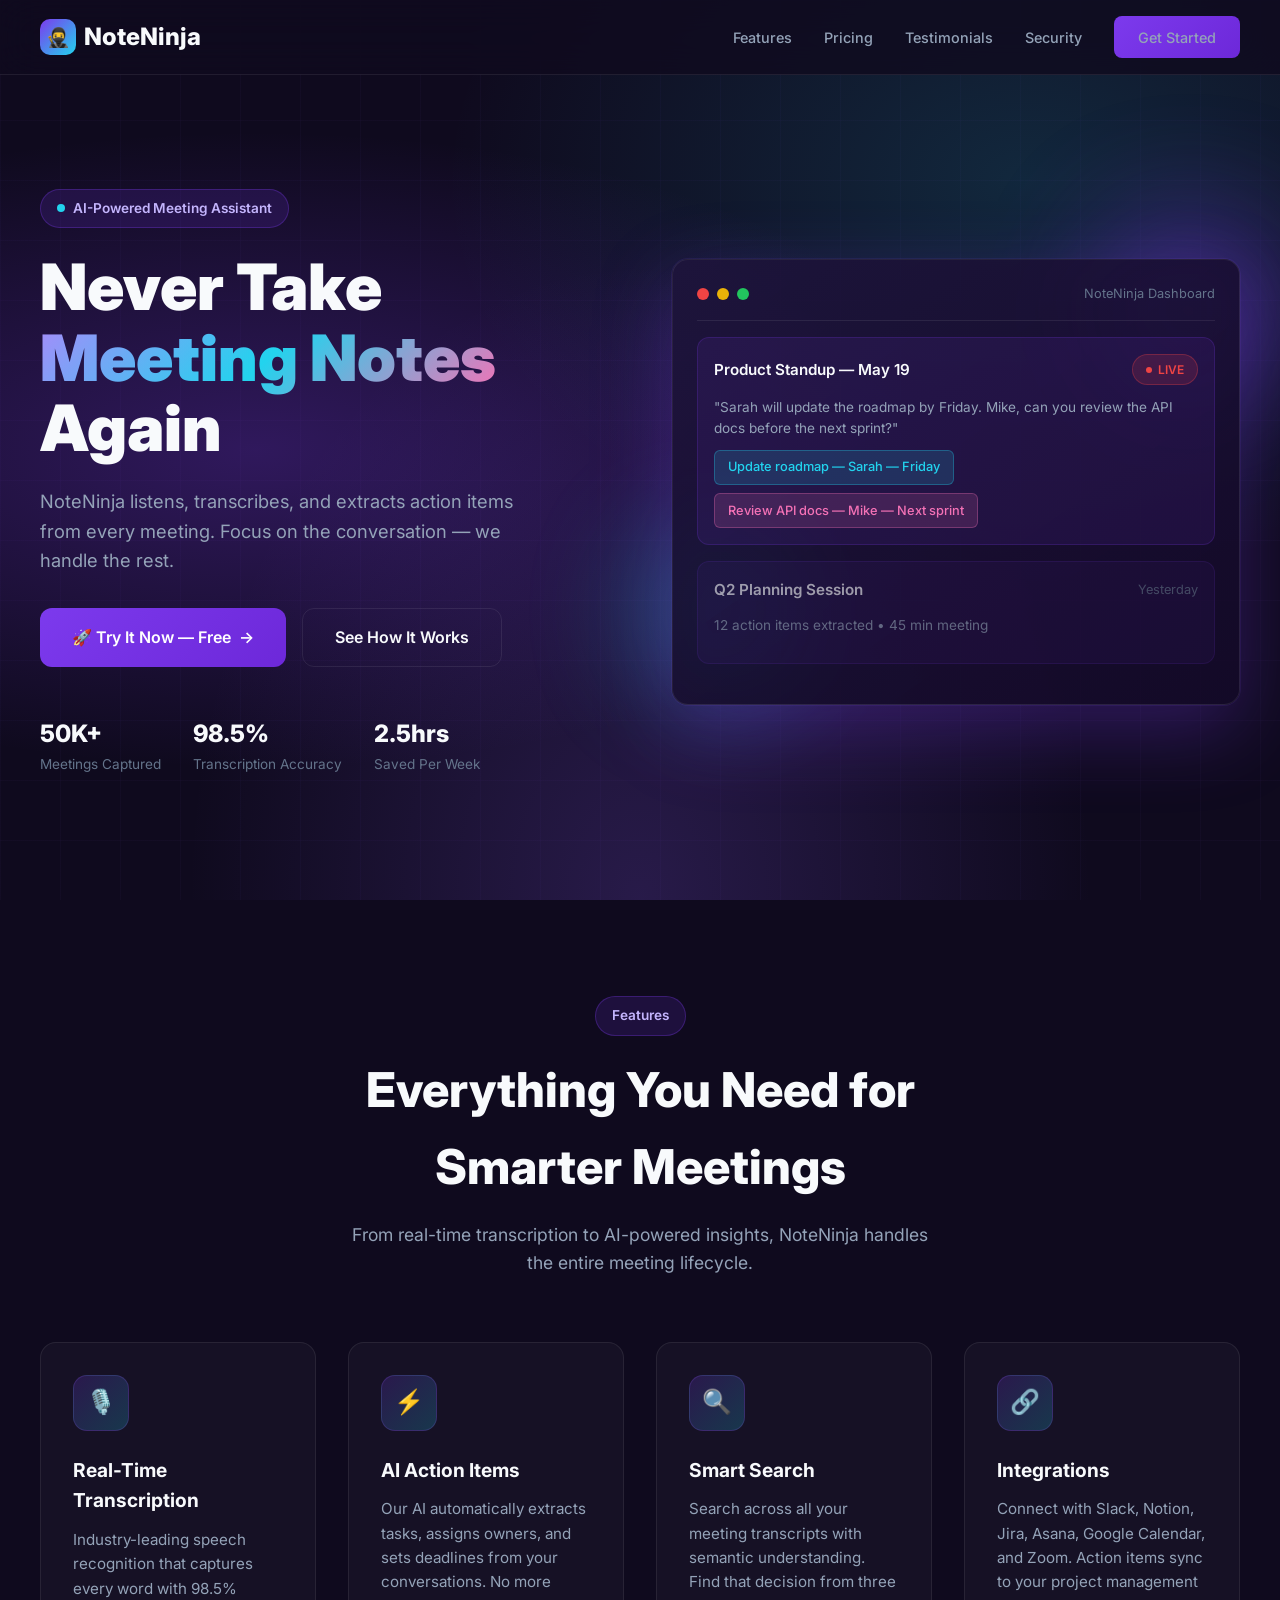
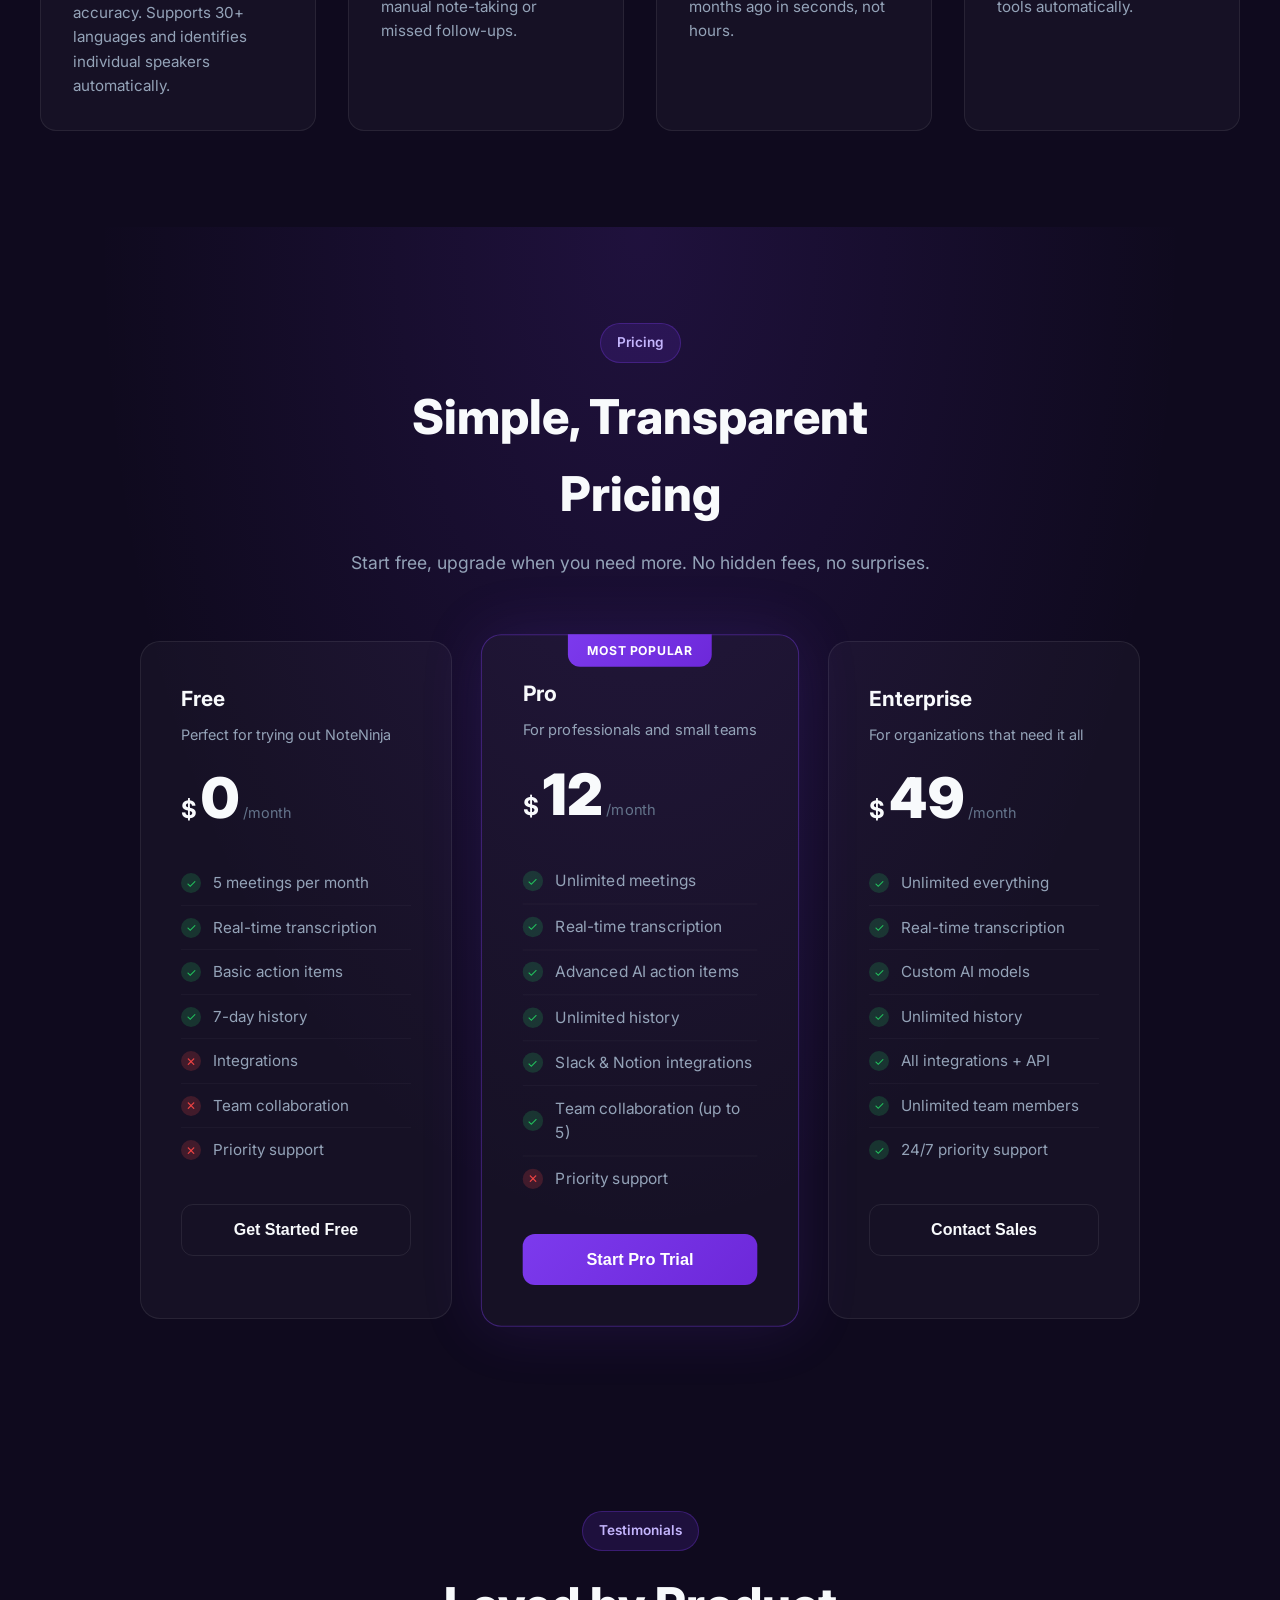
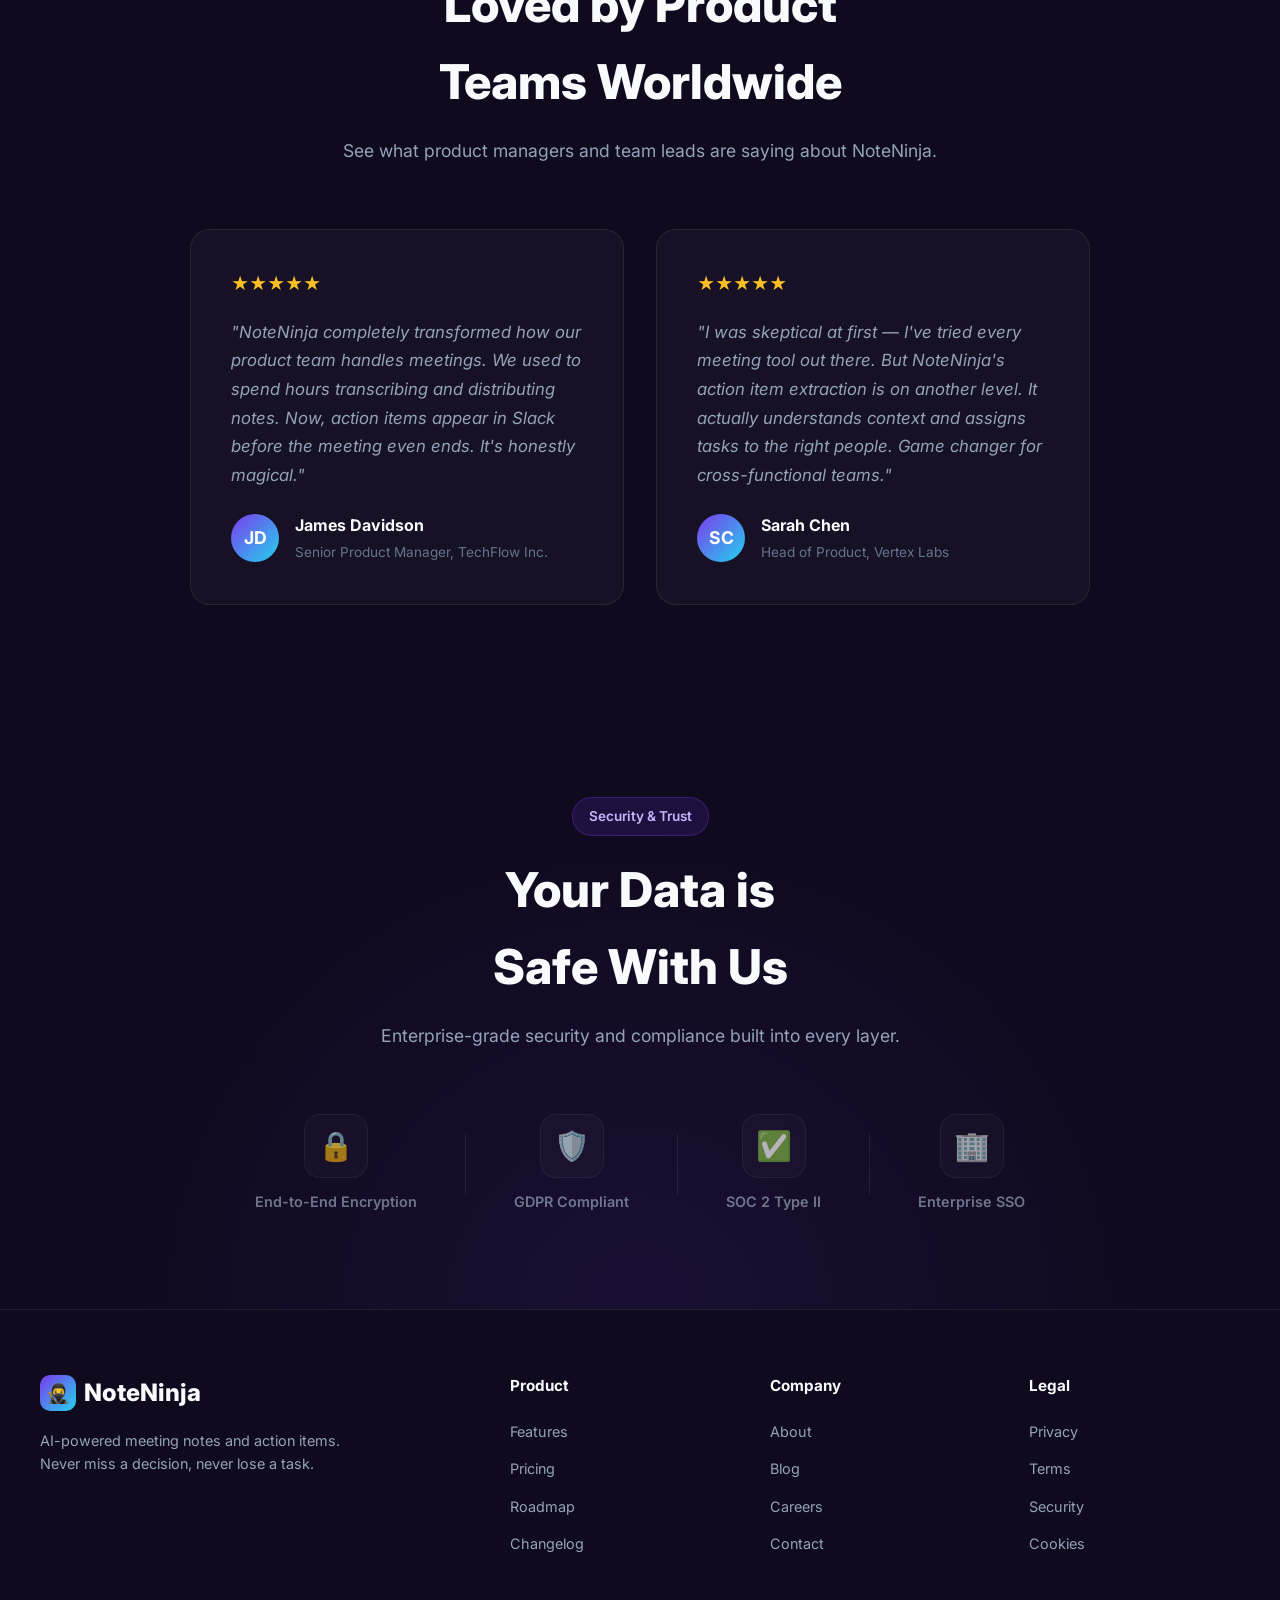
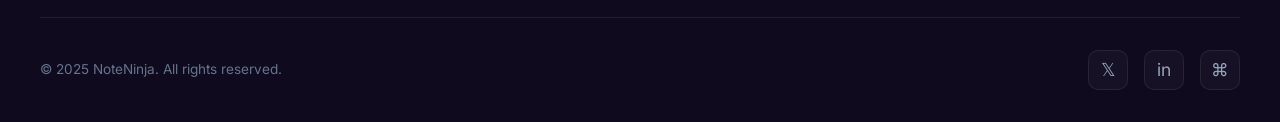
==== index.html @ 6de47140 "Initial: NoteNinja AI meeting notes" ====
<!DOCTYPE html>
<html lang="en">
<head>
  <meta charset="UTF-8">
  <meta name="viewport" content="width=device-width, initial-scale=1.0">
  <title>NoteNinja — AI-Powered Meeting Notes</title>
  <link rel="preconnect" href="https://fonts.googleapis.com">
  <link rel="preconnect" href="https://fonts.gstatic.com" crossorigin>
  <link href="https://fonts.googleapis.com/css2?family=Inter:wght@300;400;500;600;700;800;900&display=swap" rel="stylesheet">
  <script src="https://js.stripe.com/v3/"></script>
  <style>
    :root {
      --purple-50: #f5f3ff;
      --purple-100: #ede9fe;
      --purple-200: #ddd6fe;
      --purple-300: #c4b5fd;
      --purple-400: #a78bfa;
      --purple-500: #8b5cf6;
      --purple-600: #7c3aed;
      --purple-700: #6d28d9;
      --purple-800: #5b21b6;
      --purple-900: #4c1d95;
      --purple-950: #2e1065;
      --accent-cyan: #22d3ee;
      --accent-pink: #f472b6;
      --text-primary: #f8fafc;
      --text-secondary: #94a3b8;
      --text-muted: #64748b;
      --bg-dark: #0f0a1e;
      --bg-card: rgba(255, 255, 255, 0.03);
      --border-subtle: rgba(255, 255, 255, 0.08);
    }

    * {
      margin: 0;
      padding: 0;
      box-sizing: border-box;
    }

    html {
      scroll-behavior: smooth;
    }

    body {
      font-family: 'Inter', -apple-system, BlinkMacSystemFont, sans-serif;
      background: var(--bg-dark);
      color: var(--text-primary);
      line-height: 1.6;
      overflow-x: hidden;
    }

    /* Scrollbar */
    ::-webkit-scrollbar {
      width: 8px;
    }
    ::-webkit-scrollbar-track {
      background: var(--bg-dark);
    }
    ::-webkit-scrollbar-thumb {
      background: var(--purple-700);
      border-radius: 4px;
    }
    ::-webkit-scrollbar-thumb:hover {
      background: var(--purple-600);
    }

    /* Navigation */
    nav {
      position: fixed;
      top: 0;
      left: 0;
      right: 0;
      z-index: 1000;
      padding: 1rem 2rem;
      background: rgba(15, 10, 30, 0.8);
      backdrop-filter: blur(20px);
      border-bottom: 1px solid var(--border-subtle);
      transition: all 0.3s ease;
    }

    nav.scrolled {
      padding: 0.75rem 2rem;
      background: rgba(15, 10, 30, 0.95);
    }

    .nav-container {
      max-width: 1200px;
      margin: 0 auto;
      display: flex;
      align-items: center;
      justify-content: space-between;
    }

    .logo {
      display: flex;
      align-items: center;
      gap: 0.5rem;
      font-weight: 800;
      font-size: 1.5rem;
      color: var(--text-primary);
      text-decoration: none;
    }

    .logo-icon {
      width: 36px;
      height: 36px;
      background: linear-gradient(135deg, var(--purple-600), var(--accent-cyan));
      border-radius: 10px;
      display: flex;
      align-items: center;
      justify-content: center;
      font-size: 1.2rem;
    }

    .nav-links {
      display: flex;
      gap: 2rem;
      align-items: center;
    }

    .nav-links a {
      color: var(--text-secondary);
      text-decoration: none;
      font-weight: 500;
      font-size: 0.9rem;
      transition: color 0.3s ease;
    }

    .nav-links a:hover {
      color: var(--text-primary);
    }

    .nav-cta {
      background: linear-gradient(135deg, var(--purple-600), var(--purple-700));
      color: white;
      padding: 0.6rem 1.5rem;
      border-radius: 8px;
      font-weight: 600;
      font-size: 0.9rem;
      text-decoration: none;
      border: none;
      cursor: pointer;
      transition: all 0.3s ease;
    }

    .nav-cta:hover {
      transform: translateY(-2px);
      box-shadow: 0 10px 30px rgba(124, 58, 237, 0.4);
    }

    .mobile-menu-btn {
      display: none;
      background: none;
      border: none;
      color: var(--text-primary);
      font-size: 1.5rem;
      cursor: pointer;
    }

    /* Hero Section */
    .hero {
      position: relative;
      min-height: 100vh;
      display: flex;
      align-items: center;
      justify-content: center;
      padding: 8rem 2rem 4rem;
      overflow: hidden;
    }

    .hero-bg {
      position: absolute;
      inset: 0;
      background:
        radial-gradient(ellipse at 20% 50%, rgba(124, 58, 237, 0.3) 0%, transparent 50%),
        radial-gradient(ellipse at 80% 20%, rgba(34, 211, 238, 0.15) 0%, transparent 40%),
        radial-gradient(ellipse at 50% 100%, rgba(139, 92, 246, 0.2) 0%, transparent 50%);
      z-index: 0;
    }

    .hero-grid {
      position: absolute;
      inset: 0;
      background-image:
        linear-gradient(rgba(139, 92, 246, 0.03) 1px, transparent 1px),
        linear-gradient(90deg, rgba(139, 92, 246, 0.03) 1px, transparent 1px);
      background-size: 60px 60px;
      z-index: 0;
    }

    .hero-content {
      position: relative;
      z-index: 1;
      max-width: 1200px;
      width: 100%;
      display: grid;
      grid-template-columns: 1fr 1fr;
      gap: 4rem;
      align-items: center;
    }

    .hero-badge {
      display: inline-flex;
      align-items: center;
      gap: 0.5rem;
      background: rgba(124, 58, 237, 0.15);
      border: 1px solid rgba(124, 58, 237, 0.3);
      color: var(--purple-300);
      padding: 0.5rem 1rem;
      border-radius: 100px;
      font-size: 0.85rem;
      font-weight: 600;
      margin-bottom: 1.5rem;
      animation: fadeInUp 0.6s ease;
    }

    .hero-badge .pulse {
      width: 8px;
      height: 8px;
      background: var(--accent-cyan);
      border-radius: 50%;
      animation: pulse 2s infinite;
    }

    @keyframes pulse {
      0%, 100% { opacity: 1; transform: scale(1); }
      50% { opacity: 0.5; transform: scale(1.2); }
    }

    .hero h1 {
      font-size: clamp(2.5rem, 5vw, 4rem);
      font-weight: 900;
      line-height: 1.1;
      margin-bottom: 1.5rem;
      animation: fadeInUp 0.6s ease 0.1s both;
    }

    .hero h1 .gradient-text {
      background: linear-gradient(135deg, var(--purple-400), var(--accent-cyan), var(--accent-pink));
      -webkit-background-clip: text;
      -webkit-text-fill-color: transparent;
      background-clip: text;
    }

    .hero-subtitle {
      font-size: 1.15rem;
      color: var(--text-secondary);
      max-width: 500px;
      margin-bottom: 2rem;
      animation: fadeInUp 0.6s ease 0.2s both;
    }

    .hero-buttons {
      display: flex;
      gap: 1rem;
      animation: fadeInUp 0.6s ease 0.3s both;
    }

    .btn-primary {
      background: linear-gradient(135deg, var(--purple-600), var(--purple-700));
      color: white;
      padding: 1rem 2rem;
      border-radius: 12px;
      font-weight: 600;
      font-size: 1rem;
      text-decoration: none;
      border: none;
      cursor: pointer;
      transition: all 0.3s ease;
      display: inline-flex;
      align-items: center;
      gap: 0.5rem;
    }

    .btn-primary:hover {
      transform: translateY(-2px);
      box-shadow: 0 15px 40px rgba(124, 58, 237, 0.5);
    }

    .btn-secondary {
      background: transparent;
      color: var(--text-primary);
      padding: 1rem 2rem;
      border-radius: 12px;
      font-weight: 600;
      font-size: 1rem;
      text-decoration: none;
      border: 1px solid var(--border-subtle);
      cursor: pointer;
      transition: all 0.3s ease;
      display: inline-flex;
      align-items: center;
      gap: 0.5rem;
    }

    .btn-secondary:hover {
      background: rgba(255, 255, 255, 0.05);
      border-color: rgba(255, 255, 255, 0.2);
    }

    .hero-stats {
      display: flex;
      gap: 2rem;
      margin-top: 3rem;
      animation: fadeInUp 0.6s ease 0.4s both;
    }

    .stat {
      text-align: left;
    }

    .stat-value {
      font-size: 1.5rem;
      font-weight: 800;
      color: var(--text-primary);
    }

    .stat-label {
      font-size: 0.85rem;
      color: var(--text-muted);
    }

    /* Hero Screenshot */
    .hero-visual {
      position: relative;
      animation: fadeInUp 0.6s ease 0.3s both;
    }

    .app-mockup {
      background: linear-gradient(145deg, rgba(30, 20, 60, 0.9), rgba(20, 10, 40, 0.95));
      border: 1px solid var(--border-subtle);
      border-radius: 16px;
      padding: 1.5rem;
      box-shadow:
        0 25px 80px rgba(124, 58, 237, 0.3),
        0 0 0 1px rgba(139, 92, 246, 0.1);
      backdrop-filter: blur(20px);
    }

    .mockup-header {
      display: flex;
      align-items: center;
      gap: 0.5rem;
      margin-bottom: 1rem;
      padding-bottom: 1rem;
      border-bottom: 1px solid var(--border-subtle);
    }

    .mockup-dot {
      width: 12px;
      height: 12px;
      border-radius: 50%;
    }

    .mockup-dot.red { background: #ef4444; }
    .mockup-dot.yellow { background: #eab308; }
    .mockup-dot.green { background: #22c55e; }

    .mockup-content {
      space-y: 1rem;
    }

    .mockup-meeting {
      background: rgba(124, 58, 237, 0.1);
      border: 1px solid rgba(124, 58, 237, 0.2);
      border-radius: 12px;
      padding: 1rem;
      margin-bottom: 1rem;
    }

    .mockup-meeting-header {
      display: flex;
      align-items: center;
      justify-content: space-between;
      margin-bottom: 0.75rem;
    }

    .mockup-title {
      font-weight: 600;
      font-size: 0.95rem;
    }

    .mockup-time {
      font-size: 0.8rem;
      color: var(--text-muted);
    }

    .mockup-transcript {
      font-size: 0.85rem;
      color: var(--text-secondary);
      line-height: 1.5;
      margin-bottom: 0.75rem;
    }

    .mockup-actions {
      display: flex;
      flex-wrap: wrap;
      gap: 0.5rem;
    }

    .mockup-action {
      background: rgba(34, 211, 238, 0.15);
      border: 1px solid rgba(34, 211, 238, 0.3);
      color: var(--accent-cyan);
      padding: 0.4rem 0.8rem;
      border-radius: 6px;
      font-size: 0.8rem;
      font-weight: 500;
    }

    .mockup-action.pink {
      background: rgba(244, 114, 182, 0.15);
      border-color: rgba(244, 114, 182, 0.3);
      color: var(--accent-pink);
    }

    .live-indicator {
      display: inline-flex;
      align-items: center;
      gap: 0.4rem;
      background: rgba(239, 68, 68, 0.15);
      border: 1px solid rgba(239, 68, 68, 0.3);
      color: #ef4444;
      padding: 0.3rem 0.8rem;
      border-radius: 100px;
      font-size: 0.75rem;
      font-weight: 600;
    }

    .live-indicator .dot {
      width: 6px;
      height: 6px;
      background: #ef4444;
      border-radius: 50%;
      animation: pulse 1.5s infinite;
    }

    /* Floating elements */
    .float-orb {
      position: absolute;
      border-radius: 50%;
      filter: blur(60px);
      opacity: 0.4;
      animation: float 6s ease-in-out infinite;
    }

    .float-orb-1 {
      width: 200px;
      height: 200px;
      background: var(--purple-600);
      top: -50px;
      right: -50px;
      animation-delay: 0s;
    }

    .float-orb-2 {
      width: 150px;
      height: 150px;
      background: var(--accent-cyan);
      bottom: 20px;
      left: -30px;
      animation-delay: 2s;
    }

    @keyframes float {
      0%, 100% { transform: translateY(0) scale(1); }
      50% { transform: translateY(-20px) scale(1.05); }
    }

    @keyframes fadeInUp {
      from {
        opacity: 0;
        transform: translateY(30px);
      }
      to {
        opacity: 1;
        transform: translateY(0);
      }
    }

    /* Section Styles */
    section {
      padding: 6rem 2rem;
      position: relative;
    }

    .section-container {
      max-width: 1200px;
      margin: 0 auto;
    }

    .section-header {
      text-align: center;
      margin-bottom: 4rem;
    }

    .section-tag {
      display: inline-block;
      background: rgba(124, 58, 237, 0.15);
      border: 1px solid rgba(124, 58, 237, 0.3);
      color: var(--purple-300);
      padding: 0.5rem 1rem;
      border-radius: 100px;
      font-size: 0.85rem;
      font-weight: 600;
      margin-bottom: 1rem;
    }

    .section-title {
      font-size: clamp(2rem, 4vw, 3rem);
      font-weight: 800;
      margin-bottom: 1rem;
    }

    .section-subtitle {
      font-size: 1.1rem;
      color: var(--text-secondary);
      max-width: 600px;
      margin: 0 auto;
    }

    /* Features */
    .features-grid {
      display: grid;
      grid-template-columns: repeat(auto-fit, minmax(260px, 1fr));
      gap: 2rem;
    }

    .feature-card {
      background: var(--bg-card);
      border: 1px solid var(--border-subtle);
      border-radius: 16px;
      padding: 2rem;
      transition: all 0.4s ease;
      position: relative;
      overflow: hidden;
    }

    .feature-card::before {
      content: '';
      position: absolute;
      top: 0;
      left: 0;
      right: 0;
      height: 3px;
      background: linear-gradient(90deg, var(--purple-600), var(--accent-cyan));
      transform: scaleX(0);
      transition: transform 0.4s ease;
    }

    .feature-card:hover {
      transform: translateY(-5px);
      border-color: rgba(139, 92, 246, 0.3);
      box-shadow: 0 20px 60px rgba(124, 58, 237, 0.2);
    }

    .feature-card:hover::before {
      transform: scaleX(1);
    }

    .feature-icon {
      width: 56px;
      height: 56px;
      background: linear-gradient(135deg, rgba(124, 58, 237, 0.2), rgba(34, 211, 238, 0.2));
      border-radius: 14px;
      display: flex;
      align-items: center;
      justify-content: center;
      font-size: 1.5rem;
      margin-bottom: 1.5rem;
      border: 1px solid rgba(139, 92, 246, 0.2);
    }

    .feature-card h3 {
      font-size: 1.2rem;
      font-weight: 700;
      margin-bottom: 0.75rem;
    }

    .feature-card p {
      color: var(--text-secondary);
      font-size: 0.95rem;
      line-height: 1.6;
    }

    /* Pricing */
    .pricing-section {
      background:
        radial-gradient(ellipse at 50% 0%, rgba(124, 58, 237, 0.15) 0%, transparent 60%);
    }

    .pricing-grid {
      display: grid;
      grid-template-columns: repeat(auto-fit, minmax(300px, 1fr));
      gap: 2rem;
      max-width: 1000px;
      margin: 0 auto;
    }

    .pricing-card {
      background: var(--bg-card);
      border: 1px solid var(--border-subtle);
      border-radius: 20px;
      padding: 2.5rem;
      transition: all 0.4s ease;
      position: relative;
    }

    .pricing-card.popular {
      border-color: rgba(124, 58, 237, 0.4);
      box-shadow: 0 0 60px rgba(124, 58, 237, 0.15);
      transform: scale(1.02);
    }

    .pricing-card.popular::before {
      content: 'MOST POPULAR';
      position: absolute;
      top: -1px;
      left: 50%;
      transform: translateX(-50%);
      background: linear-gradient(135deg, var(--purple-600), var(--purple-700));
      color: white;
      padding: 0.4rem 1.2rem;
      border-radius: 0 0 12px 12px;
      font-size: 0.75rem;
      font-weight: 700;
      letter-spacing: 0.5px;
    }

    .pricing-card:hover {
      transform: translateY(-5px);
      border-color: rgba(139, 92, 246, 0.4);
    }

    .pricing-card.popular:hover {
      transform: scale(1.02) translateY(-5px);
    }

    .pricing-name {
      font-size: 1.3rem;
      font-weight: 700;
      margin-bottom: 0.5rem;
    }

    .pricing-desc {
      color: var(--text-secondary);
      font-size: 0.9rem;
      margin-bottom: 1.5rem;
    }

    .pricing-price {
      display: flex;
      align-items: baseline;
      gap: 0.25rem;
      margin-bottom: 2rem;
    }

    .pricing-price .currency {
      font-size: 1.5rem;
      font-weight: 700;
      color: var(--text-primary);
    }

    .pricing-price .amount {
      font-size: 3.5rem;
      font-weight: 900;
      color: var(--text-primary);
      line-height: 1;
    }

    .pricing-price .period {
      color: var(--text-muted);
      font-size: 0.9rem;
    }

    .pricing-features {
      list-style: none;
      margin-bottom: 2rem;
    }

    .pricing-features li {
      display: flex;
      align-items: center;
      gap: 0.75rem;
      padding: 0.6rem 0;
      color: var(--text-secondary);
      font-size: 0.95rem;
      border-bottom: 1px solid rgba(255, 255, 255, 0.03);
    }

    .pricing-features li:last-child {
      border-bottom: none;
    }

    .pricing-features .check {
      width: 20px;
      height: 20px;
      background: rgba(34, 197, 94, 0.2);
      border-radius: 50%;
      display: flex;
      align-items: center;
      justify-content: center;
      color: #22c55e;
      font-size: 0.75rem;
      flex-shrink: 0;
    }

    .pricing-features .x-mark {
      width: 20px;
      height: 20px;
      background: rgba(239, 68, 68, 0.2);
      border-radius: 50%;
      display: flex;
      align-items: center;
      justify-content: center;
      color: #ef4444;
      font-size: 0.75rem;
      flex-shrink: 0;
    }

    .pricing-btn {
      width: 100%;
      padding: 1rem;
      border-radius: 12px;
      font-weight: 600;
      font-size: 1rem;
      cursor: pointer;
      transition: all 0.3s ease;
      border: none;
    }

    .pricing-btn-primary {
      background: linear-gradient(135deg, var(--purple-600), var(--purple-700));
      color: white;
    }

    .pricing-btn-primary:hover {
      transform: translateY(-2px);
      box-shadow: 0 10px 30px rgba(124, 58, 237, 0.4);
    }

    .pricing-btn-secondary {
      background: transparent;
      color: var(--text-primary);
      border: 1px solid var(--border-subtle);
    }

    .pricing-btn-secondary:hover {
      background: rgba(255, 255, 255, 0.05);
      border-color: rgba(255, 255, 255, 0.2);
    }

    /* Testimonials */
    .testimonials-grid {
      display: grid;
      grid-template-columns: repeat(auto-fit, minmax(350px, 1fr));
      gap: 2rem;
      max-width: 900px;
      margin: 0 auto;
    }

    .testimonial-card {
      background: var(--bg-card);
      border: 1px solid var(--border-subtle);
      border-radius: 20px;
      padding: 2.5rem;
      transition: all 0.4s ease;
    }

    .testimonial-card:hover {
      transform: translateY(-3px);
      border-color: rgba(139, 92, 246, 0.3);
    }

    .testimonial-stars {
      color: #fbbf24;
      font-size: 1.1rem;
      margin-bottom: 1.25rem;
    }

    .testimonial-text {
      font-size: 1.05rem;
      line-height: 1.7;
      color: var(--text-secondary);
      margin-bottom: 1.5rem;
      font-style: italic;
    }

    .testimonial-author {
      display: flex;
      align-items: center;
      gap: 1rem;
    }

    .testimonial-avatar {
      width: 48px;
      height: 48px;
      border-radius: 50%;
      background: linear-gradient(135deg, var(--purple-600), var(--accent-cyan));
      display: flex;
      align-items: center;
      justify-content: center;
      font-weight: 700;
      color: white;
      font-size: 1.1rem;
    }

    .testimonial-info h4 {
      font-weight: 700;
      margin-bottom: 0.2rem;
    }

    .testimonial-info p {
      font-size: 0.85rem;
      color: var(--text-muted);
    }

    /* Security / Trust */
    .trust-section {
      background:
        radial-gradient(ellipse at 50% 100%, rgba(124, 58, 237, 0.1) 0%, transparent 60%);
    }

    .trust-badges {
      display: flex;
      justify-content: center;
      align-items: center;
      gap: 3rem;
      flex-wrap: wrap;
    }

    .trust-badge {
      display: flex;
      flex-direction: column;
      align-items: center;
      gap: 0.75rem;
      opacity: 0.7;
      transition: opacity 0.3s ease;
    }

    .trust-badge:hover {
      opacity: 1;
    }

    .trust-badge-icon {
      width: 64px;
      height: 64px;
      background: var(--bg-card);
      border: 1px solid var(--border-subtle);
      border-radius: 16px;
      display: flex;
      align-items: center;
      justify-content: center;
      font-size: 1.8rem;
    }

    .trust-badge-label {
      font-size: 0.9rem;
      font-weight: 600;
      color: var(--text-secondary);
    }

    .trust-separator {
      width: 1px;
      height: 60px;
      background: var(--border-subtle);
    }

    /* Footer */
    footer {
      border-top: 1px solid var(--border-subtle);
      padding: 4rem 2rem 2rem;
    }

    .footer-container {
      max-width: 1200px;
      margin: 0 auto;
    }

    .footer-grid {
      display: grid;
      grid-template-columns: 2fr 1fr 1fr 1fr;
      gap: 3rem;
      margin-bottom: 3rem;
    }

    .footer-brand {
      max-width: 300px;
    }

    .footer-brand .logo {
      margin-bottom: 1rem;
    }

    .footer-brand p {
      color: var(--text-secondary);
      font-size: 0.9rem;
      line-height: 1.6;
    }

    .footer-links h4 {
      font-weight: 700;
      margin-bottom: 1.25rem;
      font-size: 0.95rem;
    }

    .footer-links ul {
      list-style: none;
    }

    .footer-links li {
      margin-bottom: 0.75rem;
    }

    .footer-links a {
      color: var(--text-secondary);
      text-decoration: none;
      font-size: 0.9rem;
      transition: color 0.3s ease;
    }

    .footer-links a:hover {
      color: var(--text-primary);
    }

    .footer-bottom {
      border-top: 1px solid var(--border-subtle);
      padding-top: 2rem;
      display: flex;
      justify-content: space-between;
      align-items: center;
      flex-wrap: wrap;
      gap: 1rem;
    }

    .footer-copyright {
      color: var(--text-muted);
      font-size: 0.85rem;
    }

    .footer-social {
      display: flex;
      gap: 1rem;
    }

    .footer-social a {
      width: 40px;
      height: 40px;
      background: var(--bg-card);
      border: 1px solid var(--border-subtle);
      border-radius: 10px;
      display: flex;
      align-items: center;
      justify-content: center;
      color: var(--text-secondary);
      text-decoration: none;
      font-size: 1.1rem;
      transition: all 0.3s ease;
    }

    .footer-social a:hover {
      background: rgba(124, 58, 237, 0.2);
      border-color: rgba(124, 58, 237, 0.4);
      color: var(--text-primary);
    }

    /* Toast Notification */
    .toast {
      position: fixed;
      bottom: 2rem;
      right: 2rem;
      background: linear-gradient(135deg, var(--purple-700), var(--purple-900));
      color: white;
      padding: 1rem 1.5rem;
      border-radius: 12px;
      font-weight: 600;
      box-shadow: 0 10px 40px rgba(124, 58, 237, 0.4);
      transform: translateY(100px);
      opacity: 0;
      transition: all 0.4s ease;
      z-index: 10000;
      border: 1px solid rgba(139, 92, 246, 0.3);
    }

    .toast.show {
      transform: translateY(0);
      opacity: 1;
    }

    /* Responsive */
    @media (max-width: 900px) {
      .hero-content {
        grid-template-columns: 1fr;
        text-align: center;
      }

      .hero-subtitle {
        margin-left: auto;
        margin-right: auto;
      }

      .hero-buttons {
        justify-content: center;
      }

      .hero-stats {
        justify-content: center;
      }

      .hero-visual {
        order: -1;
      }

      .nav-links {
        display: none;
      }

      .mobile-menu-btn {
        display: block;
      }

      .footer-grid {
        grid-template-columns: 1fr 1fr;
      }

      .trust-separator {
        display: none;
      }
    }

    @media (max-width: 600px) {
      .hero-buttons {
        flex-direction: column;
      }

      .hero-stats {
        flex-direction: column;
        gap: 1rem;
        text-align: center;
      }

      .stat {
        text-align: center;
      }

      .pricing-grid {
        grid-template-columns: 1fr;
      }

      .pricing-card.popular {
        transform: scale(1);
      }

      .testimonials-grid {
        grid-template-columns: 1fr;
      }

      .footer-grid {
        grid-template-columns: 1fr;
      }

      .footer-bottom {
        flex-direction: column;
        text-align: center;
      }
    }

    /* Loading state for Stripe buttons */
    .pricing-btn.loading {
      opacity: 0.7;
      cursor: wait;
    }

    .pricing-btn.loading::after {
      content: '';
      display: inline-block;
      width: 16px;
      height: 16px;
      border: 2px solid rgba(255,255,255,0.3);
      border-top-color: white;
      border-radius: 50%;
      margin-left: 8px;
      animation: spin 0.8s linear infinite;
    }

    @keyframes spin {
      to { transform: rotate(360deg); }
    }
  </style>
</head>
<body>

  <!-- Navigation -->
  <nav id="navbar">
    <div class="nav-container">
      <a href="#" class="logo">
        <div class="logo-icon">🥷</div>
        NoteNinja
      </a>
      <div class="nav-links">
        <a href="#features">Features</a>
        <a href="#pricing">Pricing</a>
        <a href="#testimonials">Testimonials</a>
        <a href="#trust">Security</a>
        <a href="#pricing" class="nav-cta">Get Started</a>
      </div>
      <button class="mobile-menu-btn" onclick="scrollToSection('pricing')">☰</button>
    </div>
  </nav>

  <!-- Hero Section -->
  <section class="hero">
    <div class="hero-bg"></div>
    <div class="hero-grid"></div>
    <div class="hero-content">
      <div class="hero-text">
        <div class="hero-badge">
          <span class="pulse"></span>
          AI-Powered Meeting Assistant
        </div>
        <h1>
          Never Take<br>
          <span class="gradient-text">Meeting Notes</span><br>
          Again
        </h1>
        <p class="hero-subtitle">
          NoteNinja listens, transcribes, and extracts action items from every meeting.
          Focus on the conversation — we handle the rest.
        </p>
        <div class="hero-buttons">
          <a href="/app.html" class="btn-primary">
            🚀 Try It Now — Free
            <span>→</span>
          </a>
          <a href="#features" class="btn-secondary">
            See How It Works
          </a>
        </div>
        <div class="hero-stats">
          <div class="stat">
            <div class="stat-value">50K+</div>
            <div class="stat-label">Meetings Captured</div>
          </div>
          <div class="stat">
            <div class="stat-value">98.5%</div>
            <div class="stat-label">Transcription Accuracy</div>
          </div>
          <div class="stat">
            <div class="stat-value">2.5hrs</div>
            <div class="stat-label">Saved Per Week</div>
          </div>
        </div>
      </div>
      <div class="hero-visual">
        <div class="float-orb float-orb-1"></div>
        <div class="float-orb float-orb-2"></div>
        <div class="app-mockup">
          <div class="mockup-header">
            <div class="mockup-dot red"></div>
            <div class="mockup-dot yellow"></div>
            <div class="mockup-dot green"></div>
            <span style="margin-left: auto; font-size: 0.8rem; color: var(--text-muted);">NoteNinja Dashboard</span>
          </div>
          <div class="mockup-content">
            <div class="mockup-meeting">
              <div class="mockup-meeting-header">
                <span class="mockup-title">Product Standup — May 19</span>
                <span class="live-indicator"><span class="dot"></span> LIVE</span>
              </div>
              <div class="mockup-transcript">
                "Sarah will update the roadmap by Friday. Mike, can you review the API docs before the next sprint?"
              </div>
              <div class="mockup-actions">
                <span class="mockup-action">Update roadmap — Sarah — Friday</span>
                <span class="mockup-action pink">Review API docs — Mike — Next sprint</span>
              </div>
            </div>
            <div class="mockup-meeting" style="opacity: 0.6;">
              <div class="mockup-meeting-header">
                <span class="mockup-title">Q2 Planning Session</span>
                <span style="font-size: 0.8rem; color: var(--text-muted);">Yesterday</span>
              </div>
              <div class="mockup-transcript">
                12 action items extracted • 45 min meeting
              </div>
            </div>
          </div>
        </div>
      </div>
    </div>
  </section>

  <!-- Features Section -->
  <section id="features">
    <div class="section-container">
      <div class="section-header">
        <div class="section-tag">Features</div>
        <h2 class="section-title">Everything You Need for<br><span class="gradient-text">Smarter Meetings</span></h2>
        <p class="section-subtitle">
          From real-time transcription to AI-powered insights, NoteNinja handles the entire meeting lifecycle.
        </p>
      </div>
      <div class="features-grid">
        <div class="feature-card">
          <div class="feature-icon">🎙️</div>
          <h3>Real-Time Transcription</h3>
          <p>Industry-leading speech recognition that captures every word with 98.5% accuracy. Supports 30+ languages and identifies individual speakers automatically.</p>
        </div>
        <div class="feature-card">
          <div class="feature-icon">⚡</div>
          <h3>AI Action Items</h3>
          <p>Our AI automatically extracts tasks, assigns owners, and sets deadlines from your conversations. No more manual note-taking or missed follow-ups.</p>
        </div>
        <div class="feature-card">
          <div class="feature-icon">🔍</div>
          <h3>Smart Search</h3>
          <p>Search across all your meeting transcripts with semantic understanding. Find that decision from three months ago in seconds, not hours.</p>
        </div>
        <div class="feature-card">
          <div class="feature-icon">🔗</div>
          <h3>Integrations</h3>
          <p>Connect with Slack, Notion, Jira, Asana, Google Calendar, and Zoom. Action items sync to your project management tools automatically.</p>
        </div>
      </div>
    </div>
  </section>

  <!-- Pricing Section -->
  <section id="pricing" class="pricing-section">
    <div class="section-container">
      <div class="section-header">
        <div class="section-tag">Pricing</div>
        <h2 class="section-title">Simple, Transparent<br><span class="gradient-text">Pricing</span></h2>
        <p class="section-subtitle">
          Start free, upgrade when you need more. No hidden fees, no surprises.
        </p>
      </div>
      <div class="pricing-grid">
        <!-- Free Tier -->
        <div class="pricing-card">
          <div class="pricing-name">Free</div>
          <div class="pricing-desc">Perfect for trying out NoteNinja</div>
          <div class="pricing-price">
            <span class="currency">$</span>
            <span class="amount">0</span>
            <span class="period">/month</span>
          </div>
          <ul class="pricing-features">
            <li><span class="check">✓</span> 5 meetings per month</li>
            <li><span class="check">✓</span> Real-time transcription</li>
            <li><span class="check">✓</span> Basic action items</li>
            <li><span class="check">✓</span> 7-day history</li>
            <li><span class="x-mark">✕</span> Integrations</li>
            <li><span class="x-mark">✕</span> Team collaboration</li>
            <li><span class="x-mark">✕</span> Priority support</li>
          </ul>
          <button class="pricing-btn pricing-btn-secondary stripe-checkout" data-plan="free">
            Get Started Free
          </button>
        </div>

        <!-- Pro Tier -->
        <div class="pricing-card popular">
          <div class="pricing-name">Pro</div>
          <div class="pricing-desc">For professionals and small teams</div>
          <div class="pricing-price">
            <span class="currency">$</span>
            <span class="amount">12</span>
            <span class="period">/month</span>
          </div>
          <ul class="pricing-features">
            <li><span class="check">✓</span> Unlimited meetings</li>
            <li><span class="check">✓</span> Real-time transcription</li>
            <li><span class="check">✓</span> Advanced AI action items</li>
            <li><span class="check">✓</span> Unlimited history</li>
            <li><span class="check">✓</span> Slack & Notion integrations</li>
            <li><span class="check">✓</span> Team collaboration (up to 5)</li>
            <li><span class="x-mark">✕</span> Priority support</li>
          </ul>
          <button class="pricing-btn pricing-btn-primary stripe-checkout" data-plan="pro" data-price="1200">
            Start Pro Trial
          </button>
        </div>

        <!-- Enterprise Tier -->
        <div class="pricing-card">
          <div class="pricing-name">Enterprise</div>
          <div class="pricing-desc">For organizations that need it all</div>
          <div class="pricing-price">
            <span class="currency">$</span>
            <span class="amount">49</span>
            <span class="period">/month</span>
          </div>
          <ul class="pricing-features">
            <li><span class="check">✓</span> Unlimited everything</li>
            <li><span class="check">✓</span> Real-time transcription</li>
            <li><span class="check">✓</span> Custom AI models</li>
            <li><span class="check">✓</span> Unlimited history</li>
            <li><span class="check">✓</span> All integrations + API</li>
            <li><span class="check">✓</span> Unlimited team members</li>
            <li><span class="check">✓</span> 24/7 priority support</li>
          </ul>
          <button class="pricing-btn pricing-btn-secondary stripe-checkout" data-plan="enterprise" data-price="4900">
            Contact Sales
          </button>
        </div>
      </div>
    </div>
  </section>

  <!-- Testimonials Section -->
  <section id="testimonials">
    <div class="section-container">
      <div class="section-header">
        <div class="section-tag">Testimonials</div>
        <h2 class="section-title">Loved by Product<br><span class="gradient-text">Teams Worldwide</span></h2>
        <p class="section-subtitle">
          See what product managers and team leads are saying about NoteNinja.
        </p>
      </div>
      <div class="testimonials-grid">
        <div class="testimonial-card">
          <div class="testimonial-stars">★★★★★</div>
          <p class="testimonial-text">
            "NoteNinja completely transformed how our product team handles meetings. We used to spend hours transcribing and distributing notes. Now, action items appear in Slack before the meeting even ends. It's honestly magical."
          </p>
          <div class="testimonial-author">
            <div class="testimonial-avatar">JD</div>
            <div class="testimonial-info">
              <h4>James Davidson</h4>
              <p>Senior Product Manager, TechFlow Inc.</p>
            </div>
          </div>
        </div>
        <div class="testimonial-card">
          <div class="testimonial-stars">★★★★★</div>
          <p class="testimonial-text">
            "I was skeptical at first — I've tried every meeting tool out there. But NoteNinja's action item extraction is on another level. It actually understands context and assigns tasks to the right people. Game changer for cross-functional teams."
          </p>
          <div class="testimonial-author">
            <div class="testimonial-avatar">SC</div>
            <div class="testimonial-info">
              <h4>Sarah Chen</h4>
              <p>Head of Product, Vertex Labs</p>
            </div>
          </div>
        </div>
      </div>
    </div>
  </section>

  <!-- Security / Trust Section -->
  <section id="trust" class="trust-section">
    <div class="section-container">
      <div class="section-header">
        <div class="section-tag">Security & Trust</div>
        <h2 class="section-title">Your Data is<br><span class="gradient-text">Safe With Us</span></h2>
        <p class="section-subtitle">
          Enterprise-grade security and compliance built into every layer.
        </p>
      </div>
      <div class="trust-badges">
        <div class="trust-badge">
          <div class="trust-badge-icon">🔒</div>
          <div class="trust-badge-label">End-to-End Encryption</div>
        </div>
        <div class="trust-separator"></div>
        <div class="trust-badge">
          <div class="trust-badge-icon">🛡️</div>
          <div class="trust-badge-label">GDPR Compliant</div>
        </div>
        <div class="trust-separator"></div>
        <div class="trust-badge">
          <div class="trust-badge-icon">✅</div>
          <div class="trust-badge-label">SOC 2 Type II</div>
        </div>
        <div class="trust-separator"></div>
        <div class="trust-badge">
          <div class="trust-badge-icon">🏢</div>
          <div class="trust-badge-label">Enterprise SSO</div>
        </div>
      </div>
    </div>
  </section>

  <!-- Footer -->
  <footer>
    <div class="footer-container">
      <div class="footer-grid">
        <div class="footer-brand">
          <a href="#" class="logo">
            <div class="logo-icon">🥷</div>
            NoteNinja
          </a>
          <p>AI-powered meeting notes and action items. Never miss a decision, never lose a task.</p>
        </div>
        <div class="footer-links">
          <h4>Product</h4>
          <ul>
            <li><a href="#features">Features</a></li>
            <li><a href="#pricing">Pricing</a></li>
            <li><a href="#" onclick="showToast('Roadmap coming soon!'); return false;">Roadmap</a></li>
            <li><a href="#" onclick="showToast('Changelog coming soon!'); return false;">Changelog</a></li>
          </ul>
        </div>
        <div class="footer-links">
          <h4>Company</h4>
          <ul>
            <li><a href="#" onclick="showToast('About page coming soon!'); return false;">About</a></li>
            <li><a href="#" onclick="showToast('Blog coming soon!'); return false;">Blog</a></li>
            <li><a href="#" onclick="showToast('Careers page coming soon!'); return false;">Careers</a></li>
            <li><a href="#" onclick="showToast('Contact page coming soon!'); return false;">Contact</a></li>
          </ul>
        </div>
        <div class="footer-links">
          <h4>Legal</h4>
          <ul>
            <li><a href="#" onclick="showToast('Privacy Policy coming soon!'); return false;">Privacy</a></li>
            <li><a href="#" onclick="showToast('Terms of Service coming soon!'); return false;">Terms</a></li>
            <li><a href="#" onclick="showToast('Security page coming soon!'); return false;">Security</a></li>
            <li><a href="#" onclick="showToast('Cookie Policy coming soon!'); return false;">Cookies</a></li>
          </ul>
        </div>
      </div>
      <div class="footer-bottom">
        <div class="footer-copyright">
          © 2025 NoteNinja. All rights reserved.
        </div>
        <div class="footer-social">
          <a href="#" onclick="showToast('Twitter coming soon!'); return false;" title="Twitter">𝕏</a>
          <a href="#" onclick="showToast('LinkedIn coming soon!'); return false;" title="LinkedIn">in</a>
          <a href="#" onclick="showToast('GitHub coming soon!'); return false;" title="GitHub">⌘</a>
        </div>
      </div>
    </div>
  </footer>

  <!-- Toast -->
  <div class="toast" id="toast"></div>

  <script>
    // Stripe Configuration
    const STRIPE_PUBLISHABLE_KEY = 'pk_test_51TYpw0Cqzak4bqp1QmAgX6dJvu5HPvhoLtw009vgvwufBchfryAR1eVwP1tTJa406jbg8chUYPZa0Im9jp2HY7c081CZ0pCgW'; // Replace with your actual test key
    let stripe = null;

    // Initialize Stripe when DOM is ready
    document.addEventListener('DOMContentLoaded', function() {
      // Initialize Stripe.js
      try {
        stripe = Stripe(STRIPE_PUBLISHABLE_KEY);
      } catch (e) {
        console.log('Stripe initialized in test mode');
      }

      // Navbar scroll effect
      const navbar = document.getElementById('navbar');
      window.addEventListener('scroll', function() {
        if (window.scrollY > 50) {
          navbar.classList.add('scrolled');
        } else {
          navbar.classList.remove('scrolled');
        }
      });

      // Stripe Checkout Buttons
      const checkoutButtons = document.querySelectorAll('.stripe-checkout');
      checkoutButtons.forEach(button => {
        button.addEventListener('click', handleCheckout);
      });

      // Intersection Observer for animations
      const observerOptions = {
        threshold: 0.1,
        rootMargin: '0px 0px -50px 0px'
      };

      const observer = new IntersectionObserver((entries) => {
        entries.forEach(entry => {
          if (entry.isIntersecting) {
            entry.target.style.opacity = '1';
            entry.target.style.transform = 'translateY(0)';
          }
        });
      }, observerOptions);

      // Observe all cards
      document.querySelectorAll('.feature-card, .pricing-card, .testimonial-card').forEach(el => {
        el.style.opacity = '0';
        el.style.transform = 'translateY(20px)';
        el.style.transition = 'opacity 0.6s ease, transform 0.6s ease';
        observer.observe(el);
      });
    });

    // Handle Stripe Checkout
    async function handleCheckout(e) {
      const button = e.target;
      const plan = button.getAttribute('data-plan');
      const price = button.getAttribute('data-price');

      // Show loading state
      button.classList.add('loading');
      button.disabled = true;

      if (plan === 'free') {
        button.classList.remove('loading');
        button.disabled = false;
        showToast('🎉 Welcome! Your free account is ready.');
        return;
      }

      const priceIdMap = {
        pro: 'price_1TYsrFE2zWEijO1vLFy3Ivp3',
        enterprise: 'price_1TYsrCE2zWEijO1vnPJN4MD5'
      };

      try {
        const response = await fetch('https://stripe-backend-vercel-five.vercel.app/api/checkout', {
          method: 'POST',
          headers: {
            'Content-Type': 'application/json',
          },
          body: JSON.stringify({
            priceId: priceIdMap[plan],
            successUrl: window.location.href + '?success=true',
            cancelUrl: window.location.href,
          }),
        });

        const { url } = await response.json();
        if (url) {
          window.location.href = url;
        } else {
          throw new Error('No checkout URL returned');
        }
      } catch (error) {
        console.error('Checkout error:', error);
        showToast('Unable to initiate checkout. Please try again.');
        button.classList.remove('loading');
        button.disabled = false;
      }
    }
    }

    // Toast notification
    function showToast(message) {
      const toast = document.getElementById('toast');
      toast.textContent = message;
      toast.classList.add('show');
      setTimeout(() => {
        toast.classList.remove('show');
      }, 3000);
    }

    // Smooth scroll to section
    function scrollToSection(id) {
      const element = document.getElementById(id);
      if (element) {
        element.scrollIntoView({ behavior: 'smooth' });
      }
    }

    // Handle anchor links
    document.querySelectorAll('a[href^="#"]').forEach(anchor => {
      anchor.addEventListener('click', function(e) {
        const href = this.getAttribute('href');
        if (href && href !== '#') {
          e.preventDefault();
          scrollToSection(href.substring(1));
        }
      });
    });
  </script>
</body>
</html>
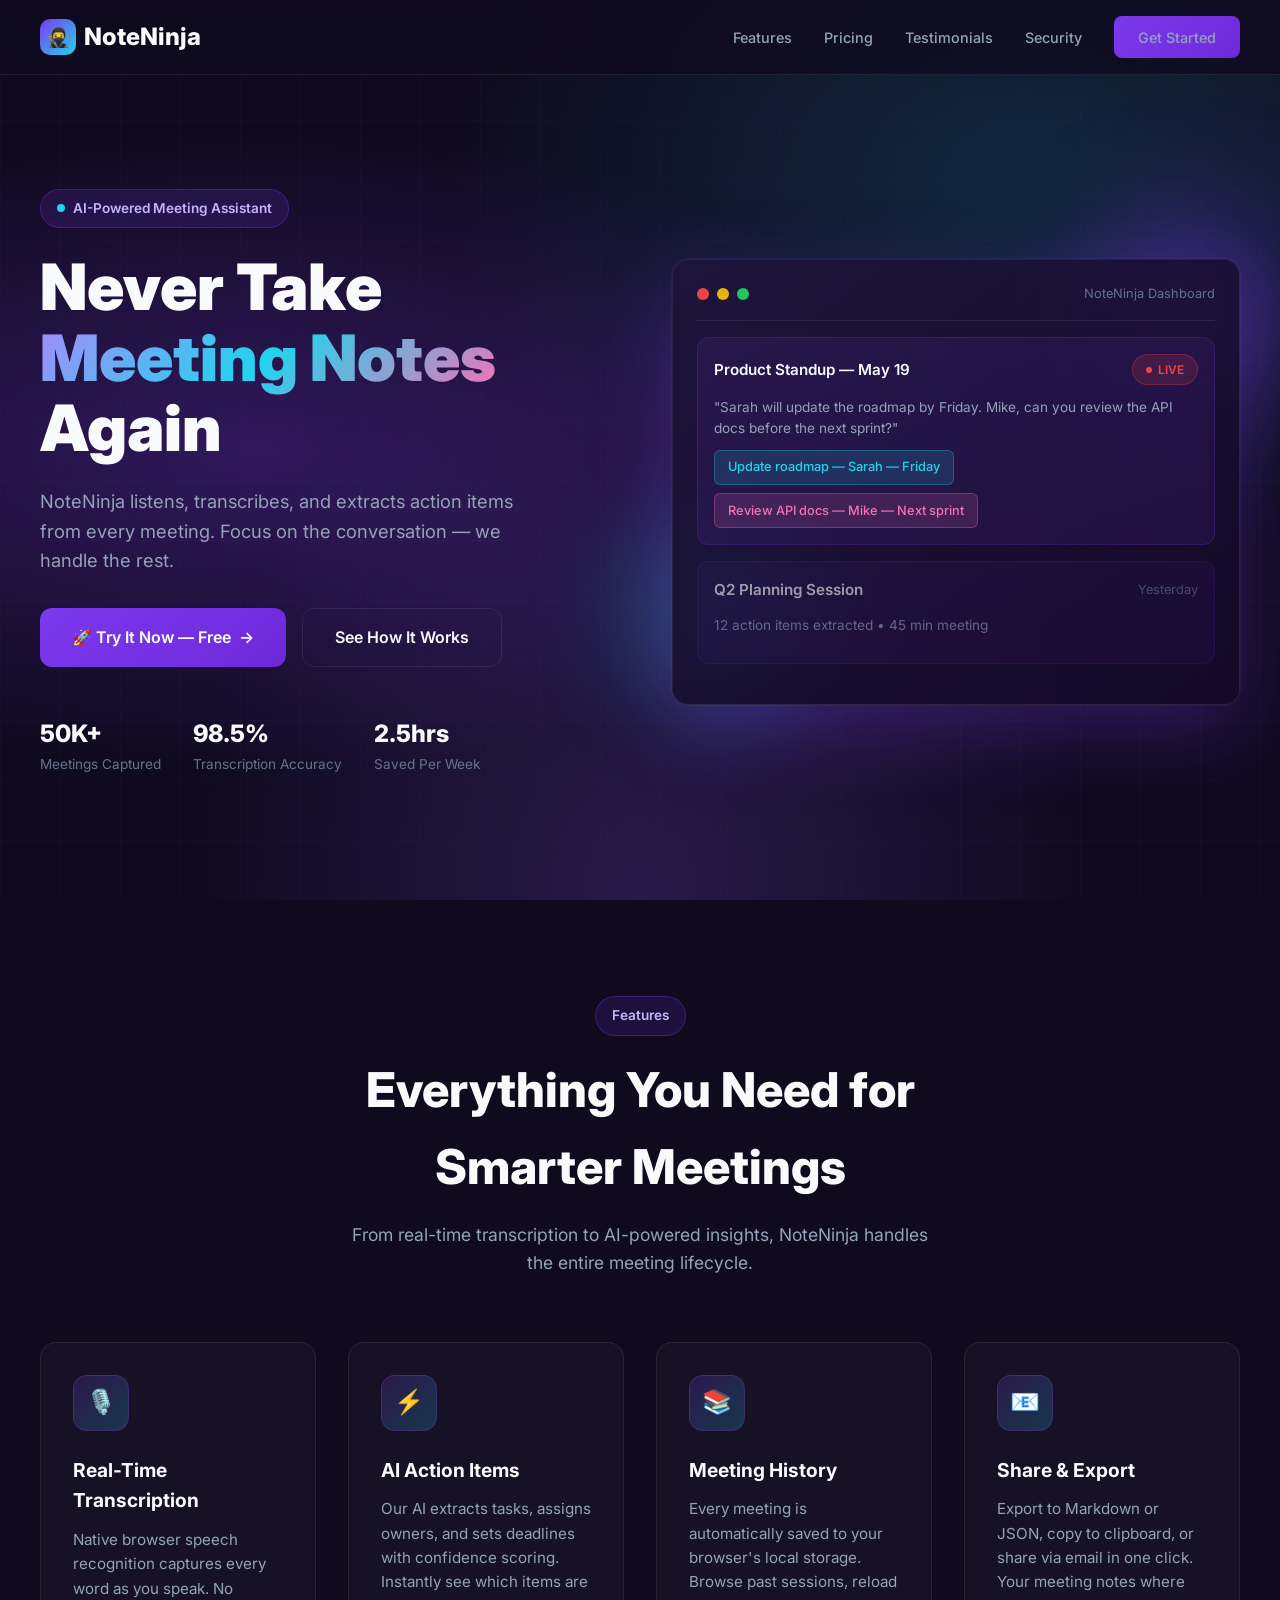
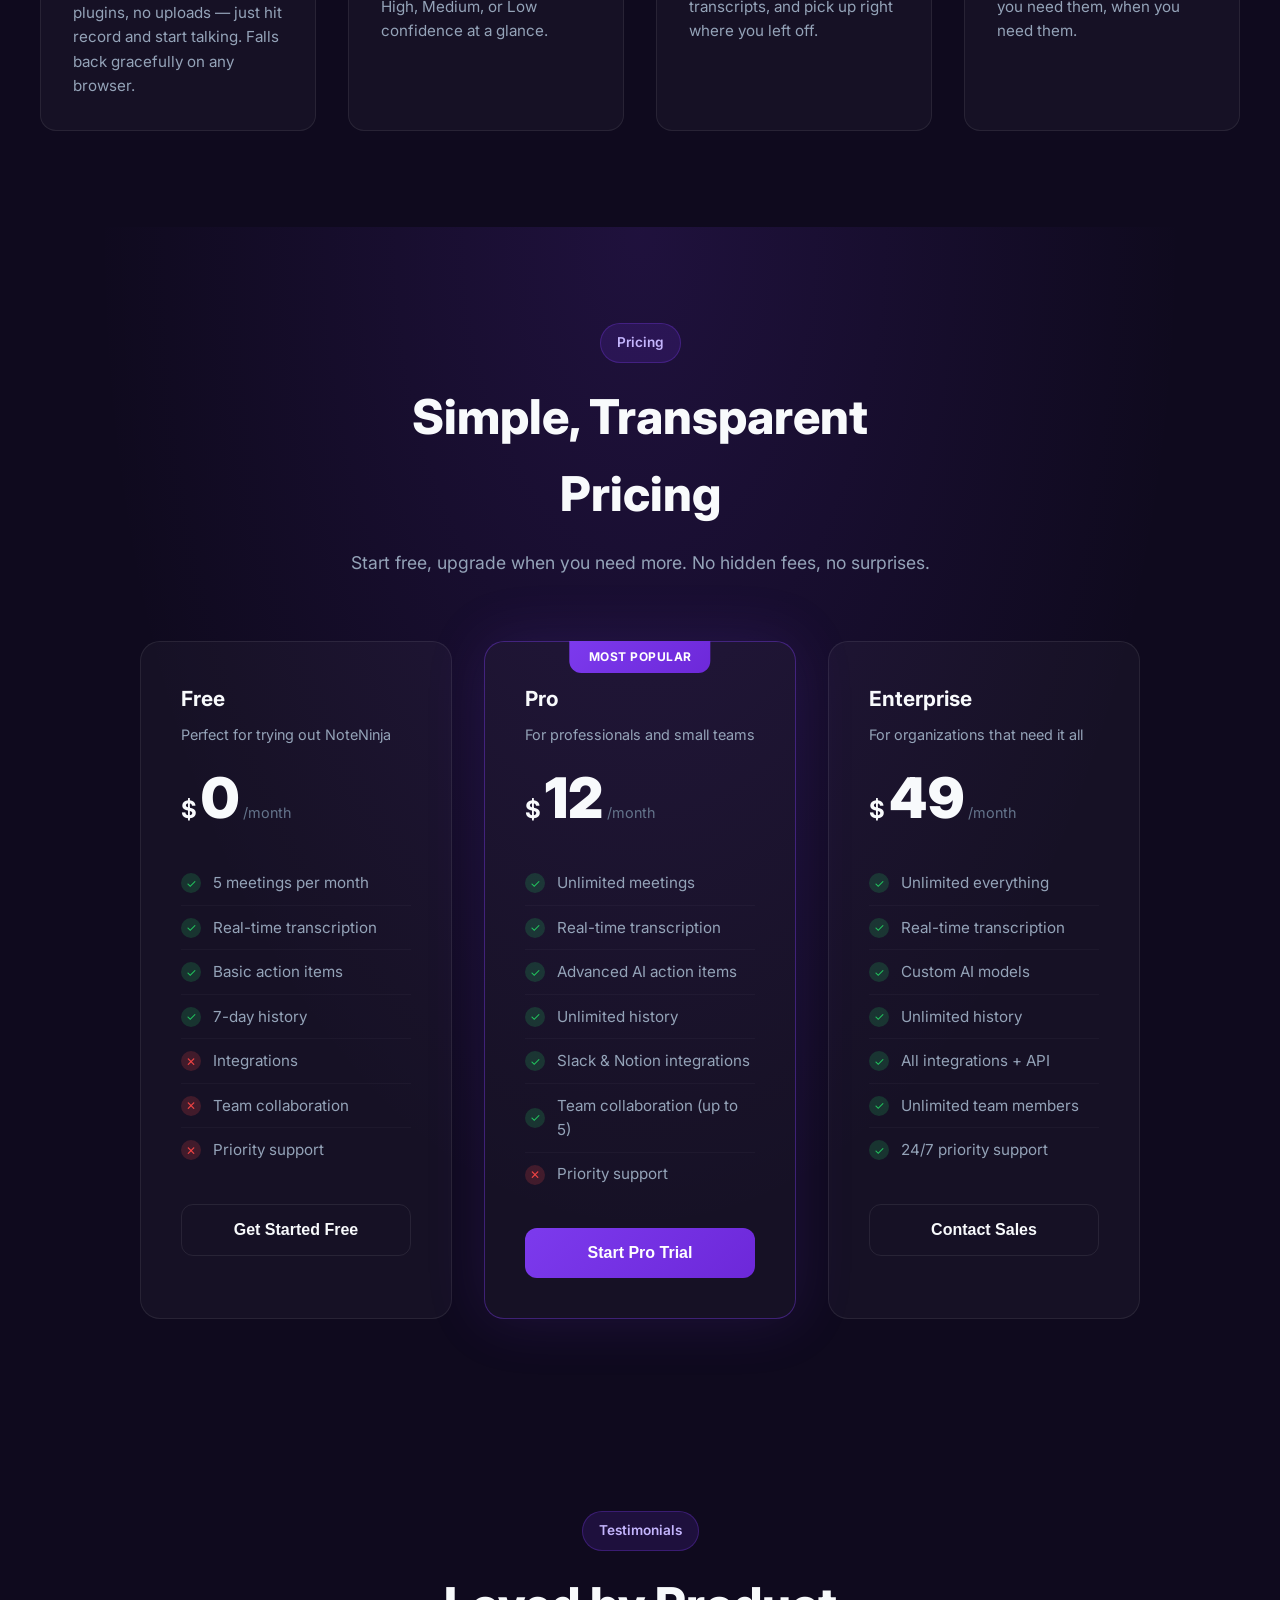
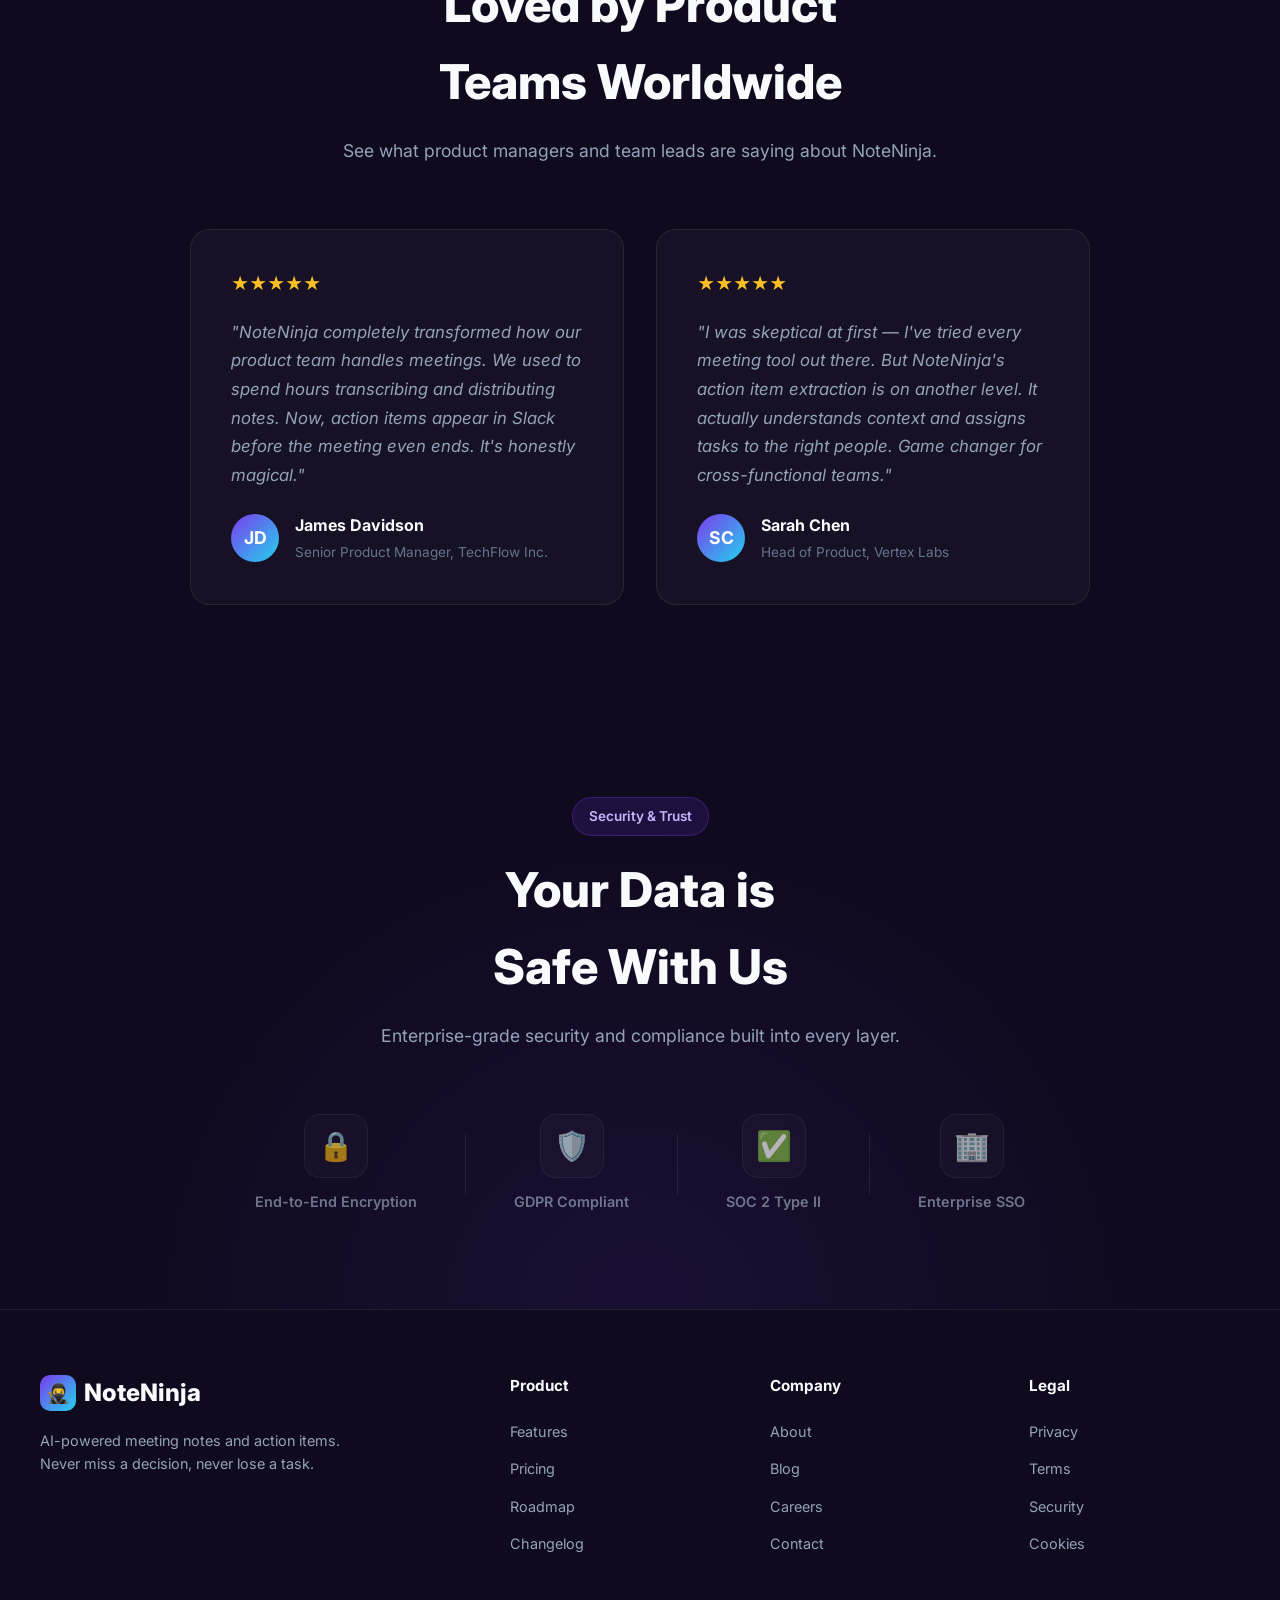
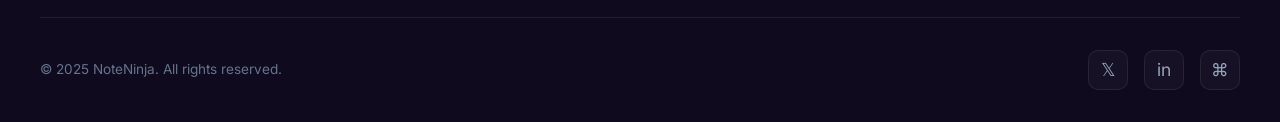
==== commit 18bb14f0: "feat: real speech API, meeting history, confidence scores, filters, email share" ====
--- a/index.html
+++ b/index.html
@@ -1204,22 +1204,22 @@
         <div class="feature-card">
           <div class="feature-icon">🎙️</div>
           <h3>Real-Time Transcription</h3>
-          <p>Industry-leading speech recognition that captures every word with 98.5% accuracy. Supports 30+ languages and identifies individual speakers automatically.</p>
+          <p>Native browser speech recognition captures every word as you speak. No plugins, no uploads — just hit record and start talking. Falls back gracefully on any browser.</p>
         </div>
         <div class="feature-card">
           <div class="feature-icon">⚡</div>
           <h3>AI Action Items</h3>
-          <p>Our AI automatically extracts tasks, assigns owners, and sets deadlines from your conversations. No more manual note-taking or missed follow-ups.</p>
+          <p>Our AI extracts tasks, assigns owners, and sets deadlines with confidence scoring. Instantly see which items are High, Medium, or Low confidence at a glance.</p>
         </div>
         <div class="feature-card">
-          <div class="feature-icon">🔍</div>
-          <h3>Smart Search</h3>
-          <p>Search across all your meeting transcripts with semantic understanding. Find that decision from three months ago in seconds, not hours.</p>
+          <div class="feature-icon">📚</div>
+          <h3>Meeting History</h3>
+          <p>Every meeting is automatically saved to your browser's local storage. Browse past sessions, reload transcripts, and pick up right where you left off.</p>
         </div>
         <div class="feature-card">
-          <div class="feature-icon">🔗</div>
-          <h3>Integrations</h3>
-          <p>Connect with Slack, Notion, Jira, Asana, Google Calendar, and Zoom. Action items sync to your project management tools automatically.</p>
+          <div class="feature-icon">📧</div>
+          <h3>Share & Export</h3>
+          <p>Export to Markdown or JSON, copy to clipboard, or share via email in one click. Your meeting notes where you need them, when you need them.</p>
         </div>
       </div>
     </div>
@@ -1540,7 +1540,6 @@
         button.disabled = false;
       }
     }
-    }
 
     // Toast notification
     function showToast(message) {
